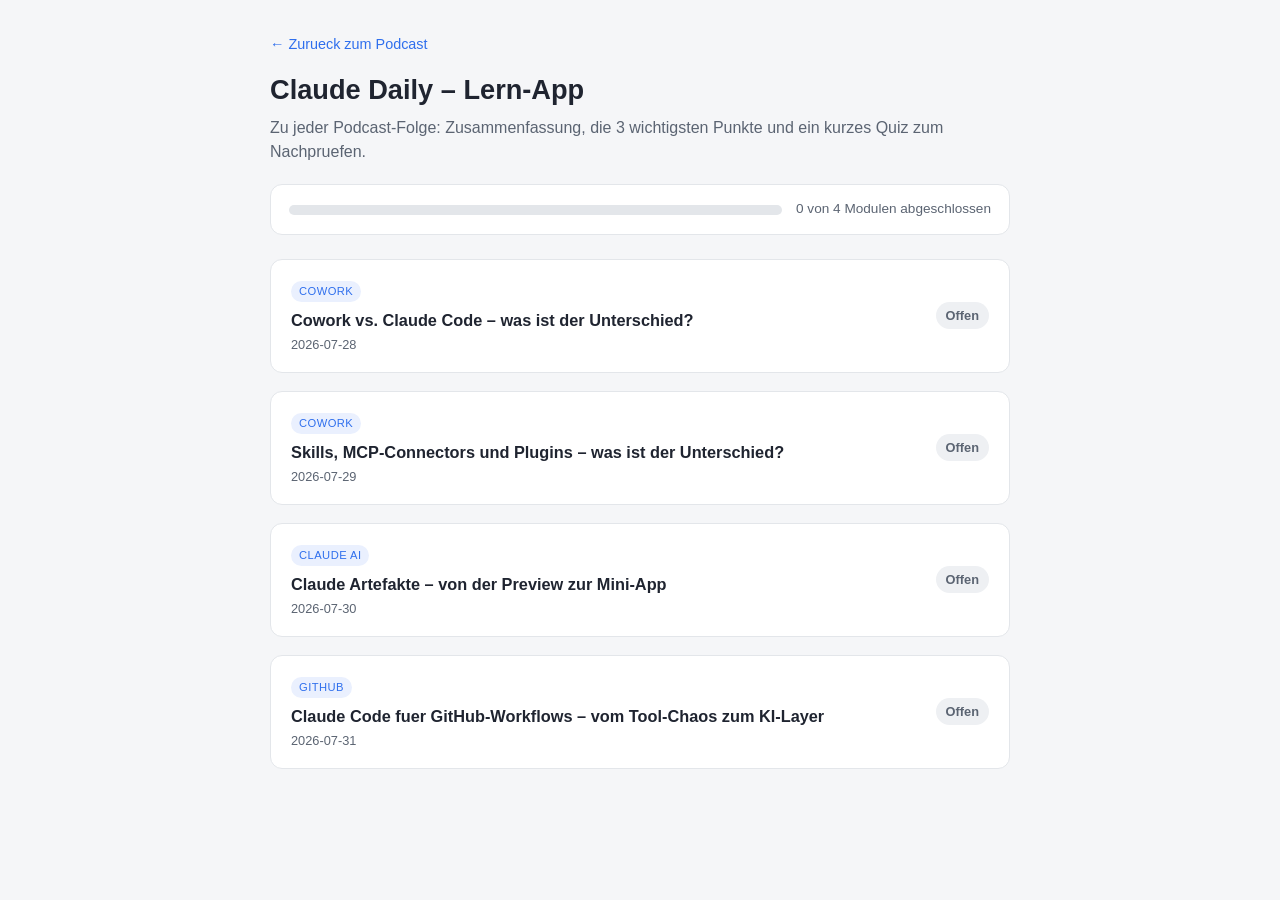
==== learn/index.html @ 02b6b926 "Lern-App: Zusammenfassungen und Quiz pro Podcast-Folge (/learn)" ====
<!DOCTYPE html>
<html lang="de">
<head>
<meta charset="UTF-8">
<meta name="viewport" content="width=device-width, initial-scale=1">
<title>Claude Daily Lern-App</title>
<link rel="stylesheet" href="style.css">
</head>
<body>
<header class="top">
  <a class="back-link" href="../index.html">&larr; Zurueck zum Podcast</a>
  <h1>Claude Daily &ndash; Lern-App</h1>
  <p>Zu jeder Podcast-Folge: Zusammenfassung, die 3 wichtigsten Punkte und ein kurzes Quiz zum Nachpruefen.</p>
</header>
<main id="app">
  <p>Lade Module ...</p>
</main>
<script src="app.js"></script>
</body>
</html>
---- learn/style.css ----
:root {
  --bg: #f5f6f8;
  --card-bg: #ffffff;
  --text: #1f2430;
  --muted: #5b6472;
  --accent: #2f6fed;
  --accent-dark: #1e4fb8;
  --ok: #1f9d55;
  --bad: #d1453b;
  --border: #e3e6ea;
  --radius: 12px;
}

* { box-sizing: border-box; }

body {
  margin: 0;
  font-family: "Segoe UI", Roboto, Helvetica, Arial, sans-serif;
  background: var(--bg);
  color: var(--text);
  line-height: 1.5;
}

header.top {
  padding: 32px 20px 20px;
  max-width: 780px;
  margin: 0 auto;
}

header.top h1 {
  margin: 0 0 6px;
  font-size: 1.7rem;
}

header.top p {
  margin: 0;
  color: var(--muted);
}

.back-link {
  display: inline-block;
  margin-bottom: 14px;
  color: var(--accent);
  text-decoration: none;
  font-size: 0.9rem;
}
.back-link:hover { text-decoration: underline; }

main {
  max-width: 780px;
  margin: 0 auto;
  padding: 0 20px 60px;
}

.progress-bar-wrap {
  background: var(--card-bg);
  border: 1px solid var(--border);
  border-radius: var(--radius);
  padding: 14px 18px;
  margin-bottom: 24px;
  display: flex;
  align-items: center;
  gap: 14px;
}

.progress-bar-track {
  flex: 1;
  height: 10px;
  background: var(--border);
  border-radius: 6px;
  overflow: hidden;
}

.progress-bar-fill {
  height: 100%;
  background: var(--accent);
  transition: width 0.3s ease;
}

.progress-label {
  font-size: 0.85rem;
  color: var(--muted);
  white-space: nowrap;
}

.module-card {
  background: var(--card-bg);
  border: 1px solid var(--border);
  border-radius: var(--radius);
  margin-bottom: 18px;
  overflow: hidden;
}

.module-header {
  padding: 18px 20px;
  cursor: pointer;
  display: flex;
  justify-content: space-between;
  align-items: center;
  gap: 12px;
}

.module-header:hover { background: #fafbfc; }

.module-title-wrap { flex: 1; }

.module-tag {
  display: inline-block;
  font-size: 0.7rem;
  text-transform: uppercase;
  letter-spacing: 0.04em;
  color: var(--accent);
  background: #eaf0fe;
  padding: 2px 8px;
  border-radius: 999px;
  margin-bottom: 6px;
}

.module-title { font-weight: 600; font-size: 1.02rem; }
.module-date { font-size: 0.8rem; color: var(--muted); margin-top: 2px; }

.module-status {
  font-size: 0.8rem;
  font-weight: 600;
  padding: 4px 10px;
  border-radius: 999px;
  white-space: nowrap;
}
.status-open { background: #eef0f3; color: var(--muted); }
.status-done { background: #e5f6ea; color: var(--ok); }

.module-body {
  display: none;
  padding: 0 20px 22px;
  border-top: 1px solid var(--border);
}
.module-body.open { display: block; padding-top: 16px; }

.module-body h4 {
  margin: 18px 0 8px;
  font-size: 0.85rem;
  text-transform: uppercase;
  letter-spacing: 0.03em;
  color: var(--muted);
}
.module-body h4:first-child { margin-top: 0; }

.takeaways { margin: 0; padding-left: 20px; }
.takeaways li { margin-bottom: 6px; }

audio { width: 100%; margin-top: 6px; }

.quiz-question {
  margin-bottom: 16px;
  padding: 14px;
  background: #fafbfc;
  border: 1px solid var(--border);
  border-radius: 10px;
}

.quiz-question p.q-text { margin: 0 0 10px; font-weight: 500; }

.choice {
  display: block;
  width: 100%;
  text-align: left;
  padding: 9px 12px;
  margin-bottom: 6px;
  border: 1px solid var(--border);
  border-radius: 8px;
  background: #fff;
  cursor: pointer;
  font-size: 0.92rem;
  color: var(--text);
}
.choice:hover { border-color: var(--accent); }
.choice.selected-correct { background: #e5f6ea; border-color: var(--ok); }
.choice.selected-wrong { background: #fbe9e8; border-color: var(--bad); }
.choice.reveal-correct { border-color: var(--ok); }
.choice[disabled] { cursor: default; }

.quiz-result {
  margin-top: 10px;
  font-size: 0.9rem;
  font-weight: 600;
}
.quiz-result.pass { color: var(--ok); }
.quiz-result.fail { color: var(--muted); }

.btn {
  display: inline-block;
  background: var(--accent);
  color: #fff;
  border: none;
  padding: 9px 18px;
  border-radius: 8px;
  font-size: 0.9rem;
  cursor: pointer;
  margin-top: 8px;
}
.btn:hover { background: var(--accent-dark); }
.btn.secondary {
  background: transparent;
  color: var(--accent);
  border: 1px solid var(--accent);
}
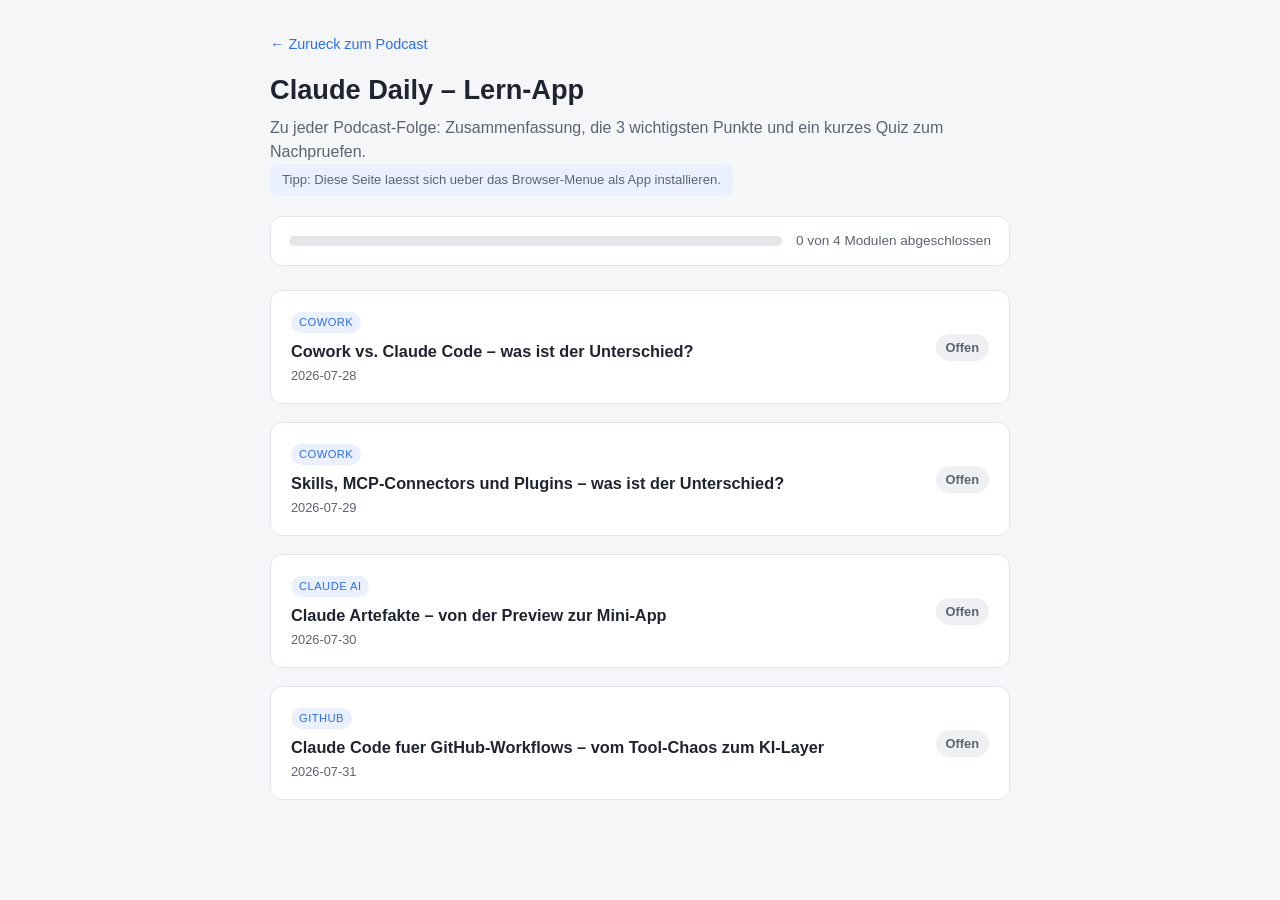
==== commit d227b4ae: "Lern-App als installierbare PWA: Manifest, Service Worker, App-Icons, iOS-Installhinweis" ====
--- a/learn/index.html
+++ b/learn/index.html
@@ -5,12 +5,23 @@
 <meta name="viewport" content="width=device-width, initial-scale=1">
 <title>Claude Daily Lern-App</title>
 <link rel="stylesheet" href="style.css">
+
+<link rel="manifest" href="manifest.json">
+<meta name="theme-color" content="#2f6fed">
+
+<!-- iOS / Safari PWA support -->
+<meta name="apple-mobile-web-app-capable" content="yes">
+<meta name="apple-mobile-web-app-status-bar-style" content="black-translucent">
+<meta name="apple-mobile-web-app-title" content="Claude Daily">
+<link rel="apple-touch-icon" href="icons/apple-touch-icon.png">
+<link rel="icon" href="icons/icon-192.png">
 </head>
 <body>
 <header class="top">
   <a class="back-link" href="../index.html">&larr; Zurueck zum Podcast</a>
   <h1>Claude Daily &ndash; Lern-App</h1>
   <p>Zu jeder Podcast-Folge: Zusammenfassung, die 3 wichtigsten Punkte und ein kurzes Quiz zum Nachpruefen.</p>
+  <p id="install-hint" class="install-hint"></p>
 </header>
 <main id="app">
   <p>Lade Module ...</p>
--- a/learn/style.css
+++ b/learn/style.css
@@ -204,3 +204,51 @@
   color: var(--accent);
   border: 1px solid var(--accent);
 }
+
+.video-wrap { margin-top: 12px; }
+.video-embed {
+  position: relative;
+  width: 100%;
+  padding-bottom: 56.25%;
+  height: 0;
+  overflow: hidden;
+  border-radius: 10px;
+  background: #000;
+}
+.video-embed iframe {
+  position: absolute;
+  top: 0;
+  left: 0;
+  width: 100%;
+  height: 100%;
+  border: 0;
+}
+.video-caption {
+  font-size: 0.8rem;
+  color: var(--muted);
+  margin: 6px 0 0;
+}
+
+.magnussen-badge {
+  display: inline-block;
+  font-size: 0.68rem;
+  font-weight: 700;
+  text-transform: uppercase;
+  letter-spacing: 0.03em;
+  color: #fff;
+  background: var(--accent-dark);
+  padding: 2px 7px;
+  border-radius: 4px;
+  margin-right: 6px;
+}
+
+.install-hint {
+  margin-top: 10px;
+  font-size: 0.82rem;
+  color: var(--accent-dark);
+  background: #eaf0fe;
+  display: inline-block;
+  padding: 6px 12px;
+  border-radius: 8px;
+}
+.install-hint:empty { display: none; }
